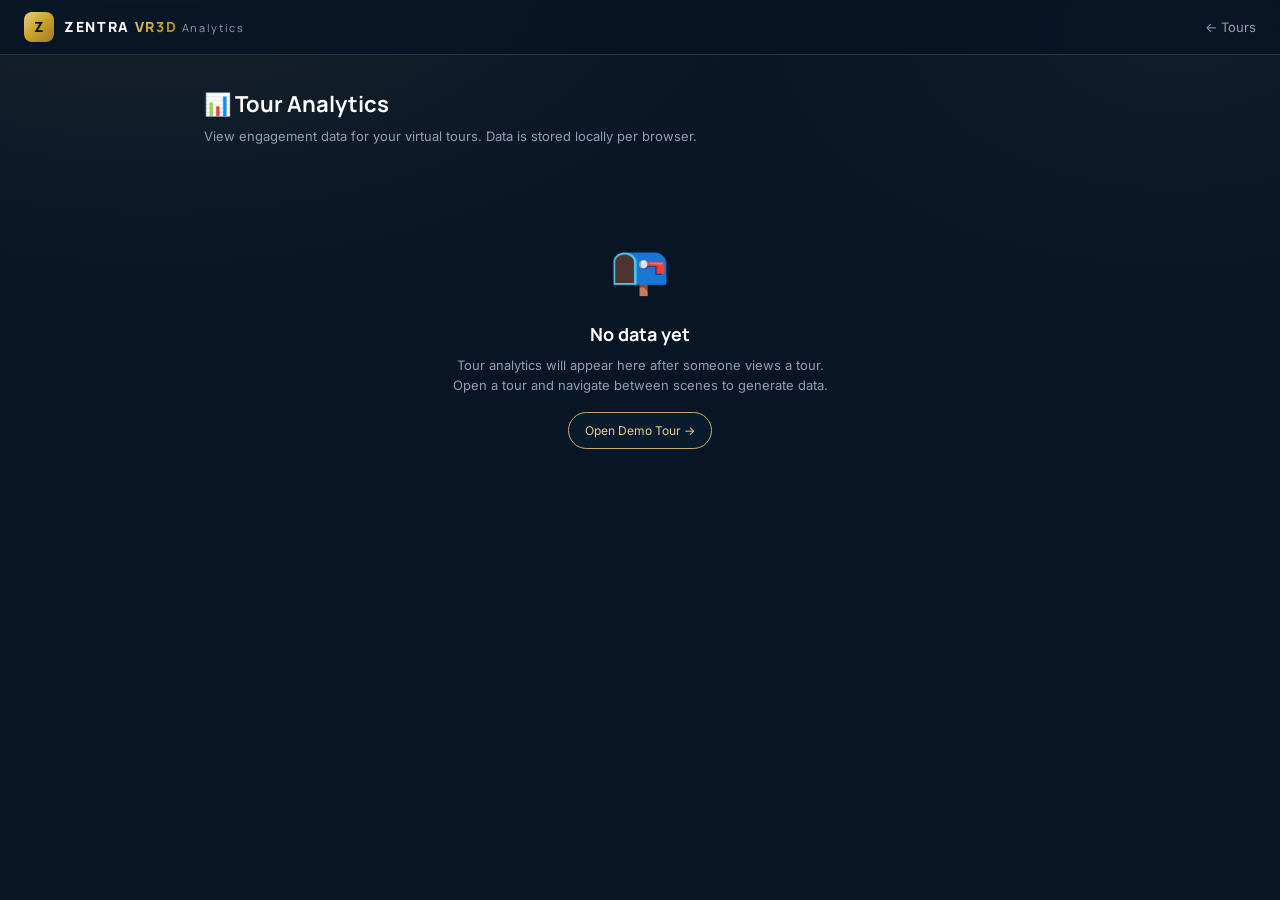
==== analytics.html @ ff54bcd2 "feat: tour analytics tracker + dashboard - Client-side tracker (localStorage) for views, scenes, tra" ====
<!DOCTYPE html>
<html lang="en">
<head>
<meta charset="utf-8">
<meta name="viewport" content="width=device-width, initial-scale=1">
<title>Analytics — Zentra VR3D</title>
<meta name="robots" content="noindex, nofollow">
<link rel="preconnect" href="https://fonts.googleapis.com">
<link rel="preconnect" href="https://fonts.gstatic.com" crossorigin>
<link href="https://fonts.googleapis.com/css2?family=Inter:wght@400;500;600;700;800&family=Manrope:wght@500;600;700;800&display=swap" rel="stylesheet">
<style>
:root{--navy:#071525;--navy-light:#0d1f33;--navy-panel:#11233b;--gold:#C8A96A;--gold-light:#E8CE86;--grad-gold:linear-gradient(135deg,#e8ce86,#c9a227,#9a7a2e);--body:#C7D1DC;--muted:#8C9FB4;--green:#43B02A;--red:#E8776A;--amber:#F0AD4E;--font:'Inter',sans-serif;--font-display:'Manrope','Inter',sans-serif;--radius:12px;--hair:rgba(200,169,106,.2);--hair-solid:rgba(255,255,255,.07);--kaca:rgba(13,31,51,.7)}
*{box-sizing:border-box;margin:0;padding:0}
body{font-family:var(--font);background:radial-gradient(1100px 620px at 12% -8%,rgba(200,169,106,.10),transparent 60%),radial-gradient(900px 520px at 92% 4%,rgba(200,169,106,.05),transparent 55%),var(--navy);color:var(--body);min-height:100vh;line-height:1.6}
.topbar{position:sticky;top:0;z-index:10;backdrop-filter:blur(14px);-webkit-backdrop-filter:blur(14px);background:rgba(7,21,37,.85);border-bottom:1px solid var(--hair);padding:12px 24px;display:flex;align-items:center;gap:16px}
.brand{display:flex;align-items:center;gap:10px;text-decoration:none}
.mark{width:30px;height:30px;border-radius:8px;background:var(--grad-gold);display:flex;align-items:center;justify-content:center;font-family:var(--font-display);font-weight:800;font-size:14px;color:var(--navy)}
.brand-text{font-family:var(--font-display);font-weight:800;font-size:14px;letter-spacing:.12em;color:#fff}
.brand-text em{font-style:normal;background:var(--grad-gold);-webkit-background-clip:text;-webkit-text-fill-color:transparent}
.brand-sub{font-size:11px;color:var(--muted);font-weight:400;margin-left:4px}
.back-link{margin-left:auto;font-size:13px;color:var(--muted);text-decoration:none}
.back-link:hover{color:var(--gold-light)}
.container{max-width:920px;margin:0 auto;padding:32px 24px 80px}
.page-h{font-family:var(--font-display);font-size:22px;color:#fff;margin-bottom:4px}
.page-desc{font-size:13px;color:var(--muted);margin-bottom:24px}
.empty-state{padding:60px 20px;text-align:center}
.empty-state .icon{font-size:48px;margin-bottom:12px}
.empty-state h3{font-family:var(--font-display);font-size:18px;color:#fff;margin-bottom:6px}
.empty-state p{font-size:13px;color:var(--muted);max-width:400px;margin:0 auto 16px}
.kpi-grid{display:grid;grid-template-columns:repeat(4,1fr);gap:12px;margin-bottom:24px}
.kpi-card{background:var(--kaca);border:1px solid var(--hair-solid);border-radius:var(--radius);padding:16px;text-align:center}
.kpi-card .val{font-family:var(--font-display);font-size:28px;font-weight:800;background:var(--grad-gold);-webkit-background-clip:text;-webkit-text-fill-color:transparent;line-height:1.2}
.kpi-card .lbl{font-size:11px;text-transform:uppercase;letter-spacing:.5px;color:var(--muted);margin-top:4px}
.section-title{font-family:var(--font-display);font-size:15px;color:#fff;margin-bottom:12px;margin-top:24px}
.scene-bar{display:flex;gap:12px;margin-bottom:8px;align-items:center}
.scene-bar .name{width:130px;font-size:12.5px;color:#fff;white-space:nowrap;overflow:hidden;text-overflow:ellipsis;flex-shrink:0}
.scene-bar .track{flex:1;height:24px;background:rgba(0,0,0,.25);border-radius:100px;overflow:hidden;position:relative}
.scene-bar .fill{height:100%;background:var(--grad-gold);border-radius:100px;transition:width .8s ease}
.scene-bar .stat{width:80px;text-align:right;font-size:11.5px;color:var(--muted);flex-shrink:0}
.card{background:var(--kaca);border:1px solid var(--hair-solid);border-radius:var(--radius);padding:16px;margin-bottom:12px}
.card-row{display:flex;justify-content:space-between;padding:6px 0;font-size:13px;border-bottom:1px solid var(--hair-solid)}
.card-row:last-child{border:none}
.card-row .cl{color:var(--muted)}
.card-row .cv{color:#fff;font-weight:500}
.badge{padding:2px 8px;border-radius:100px;font-size:10px;font-weight:700;background:rgba(200,169,106,.12);color:var(--gold-light);display:inline-block}
.tour-select{display:flex;gap:8px;margin-bottom:20px;flex-wrap:wrap}
.tour-btn{padding:8px 16px;border-radius:100px;border:1px solid var(--hair-solid);background:var(--kaca);color:var(--body);font-size:12px;cursor:pointer;transition:all .2s}
.tour-btn:hover{border-color:var(--gold);color:#fff}
.tour-btn.active{background:var(--grad-gold);color:var(--navy);font-weight:700;border-color:transparent}
.tour-btn .badge{margin-left:6px;background:rgba(0,0,0,.2);color:var(--muted);font-size:9px}
.actions{display:flex;gap:8px;margin-top:16px}
.btn-sm{padding:8px 14px;border-radius:100px;border:1px solid var(--hair-solid);background:transparent;color:var(--muted);font-size:11.5px;cursor:pointer;transition:all .2s}
.btn-sm:hover{color:var(--red);border-color:var(--red)}
.transition-list{max-height:240px;overflow-y:auto;font-size:12px}
.transition-list .tl-item{padding:4px 0;color:var(--muted);border-bottom:1px solid var(--hair-solid)}
.transition-list .tl-item span{color:var(--gold-light)}
@media(max-width:640px){.kpi-grid{grid-template-columns:repeat(2,1fr)}.scene-bar .name{width:80px}.scene-bar .stat{width:60px}.container{padding:20px 12px 60px}}
</style>
</head>
<body>

<div class="topbar">
  <a href="/" class="brand">
    <div class="mark">Z</div>
    <div class="brand-text">ZENTRA <em>VR3D</em><span class="brand-sub">Analytics</span></div>
  </a>
  <a href="tours.html" class="back-link">← Tours</a>
</div>

<div class="container">
  <h1 class="page-h">📊 Tour Analytics</h1>
  <p class="page-desc">View engagement data for your virtual tours. Data is stored locally per browser.</p>

  <div id="content"></div>
</div>

<script src="/assets/zvr3d-tracker.js"></script>
<script>
(function() {
  const content = document.getElementById('content');

  function render() {
    const data = window.ZVR3D_TRACKER ? window.ZVR3D_TRACKER.getData() : {};
    const tourIds = Object.keys(data);

    if (tourIds.length === 0) {
      content.innerHTML = '<div class="empty-state"><div class="icon">📭</div><h3>No data yet</h3><p>Tour analytics will appear here after someone views a tour. Open a tour and navigate between scenes to generate data.</p><div class="actions" style="justify-content:center"><a href="tour.html?id=demo-001" class="tour-btn" style="text-decoration:none;color:var(--gold-light);border-color:var(--gold)">Open Demo Tour →</a></div></div>';
      return;
    }

    // Tour selector
    let html = '<div class="tour-select">';
    tourIds.forEach(id => {
      const t = data[id];
      html += `<button class="tour-btn${id === selected ? ' active' : ''}" onclick="selectTour('${id}')">${id}<span class="badge">${t.views || 0}</span></button>`;
    });
    html += '</div>';

    // Selected tour data
    const t = data[selected];
    if (!t) return;

    const totalTime = t.totalTime || 0;
    const avgTime = t.views > 0 ? Math.round(totalTime / t.views / 1000) : 0;
    const uniqueCount = t.uniqueSessions ? t.uniqueSessions.length : 0;
    const sceneNames = Object.keys(t.scenes || {});
    const topScene = sceneNames.length > 0 ? sceneNames.reduce((a,b) => (t.scenes[a].views > t.scenes[b].views ? a : b)) : '—';

    // KPIs
    html += '<div class="kpi-grid">';
    html += `<div class="kpi-card"><div class="val">${t.views || 0}</div><div class="lbl">Total Views</div></div>`;
    html += `<div class="kpi-card"><div class="val">${uniqueCount}</div><div class="lbl">Unique Sessions</div></div>`;
    html += `<div class="kpi-card"><div class="val">${formatTime(totalTime)}</div><div class="lbl">Total Time</div></div>`;
    html += `<div class="kpi-card"><div class="val">${avgTime}s</div><div class="lbl">Avg. View Time</div></div>`;
    html += '</div>';

    // Scenes breakdown
    if (sceneNames.length > 0) {
      html += '<div class="section-title">Scene Performance</div>';
      const maxViews = Math.max(...sceneNames.map(s => t.scenes[s].views || 0));
      sceneNames.forEach(s => {
        const sc = t.scenes[s];
        const pct = maxViews > 0 ? (sc.views / maxViews) * 100 : 0;
        const timeS = Math.round((sc.totalTimeMs || 0) / 1000);
        html += `<div class="scene-bar"><span class="name">${sc.title || s}</span><div class="track"><div class="fill" style="width:${pct}%"></div></div><span class="stat">${sc.views} views · ${timeS}s</span></div>`;
      });
    }

    // Recent transitions
    const trans = t.transitions || [];
    if (trans.length > 0) {
      html += '<div class="section-title">Recent Navigation</div>';
      html += '<div class="card"><div class="transition-list">';
      const recent = trans.slice(-10).reverse();
      recent.forEach(tr => {
        const d = new Date(tr.time);
        const timeStr = d.toLocaleTimeString([], {hour:'2-digit', minute:'2-digit'});
        html += `<div class="tl-item">${timeStr} · <span>${tr.from || 'entry'}</span> → <span>${tr.to}</span></div>`;
      });
      html += '</div></div>';
    }

    // Details
    html += '<div class="section-title">Details</div>';
    html += '<div class="card">';
    html += `<div class="card-row"><span class="cl">Tour ID</span><span class="cv">${selected}</span></div>`;
    html += `<div class="card-row"><span class="cl">First Visit</span><span class="cv">${t.created ? new Date(t.created).toLocaleDateString() : '—'}</span></div>`;
    html += `<div class="card-row"><span class="cl">Last Visit</span><span class="cv">${t.lastVisit ? new Date(t.lastVisit).toLocaleString() : '—'}</span></div>`;
    html += `<div class="card-row"><span class="cl">Scenes</span><span class="cv">${sceneNames.length}</span></div>`;
    html += `<div class="card-row"><span class="cl">Top Scene</span><span class="cv">${topScene}</span></div>`;
    html += '</div>';

    // Actions
    html += '<div class="actions">';
    html += `<button class="btn-sm" onclick="window.ZVR3D_TRACKER && window.ZVR3D_TRACKER.clear('${selected}') && render()">🗑 Clear This Tour</button>`;
    html += `<button class="btn-sm" onclick="window.ZVR3D_TRACKER && window.ZVR3D_TRACKER.clear() && render()">🗑 Clear All Data</button>`;
    html += '</div>';

    content.innerHTML = html;
  }

  let selected = null;

  window.selectTour = function(id) {
    selected = id;
    render();
  };

  function formatTime(ms) {
    if (ms < 60000) return Math.round(ms / 1000) + 's';
    const min = Math.floor(ms / 60000);
    const sec = Math.round((ms % 60000) / 1000);
    return min + 'm ' + sec + 's';
  }

  // Auto-select first tour
  const data = window.ZVR3D_TRACKER ? window.ZVR3D_TRACKER.getData() : {};
  const keys = Object.keys(data);
  if (keys.length > 0) selected = keys[0];

  render();
})();
</script>
</body>
</html>
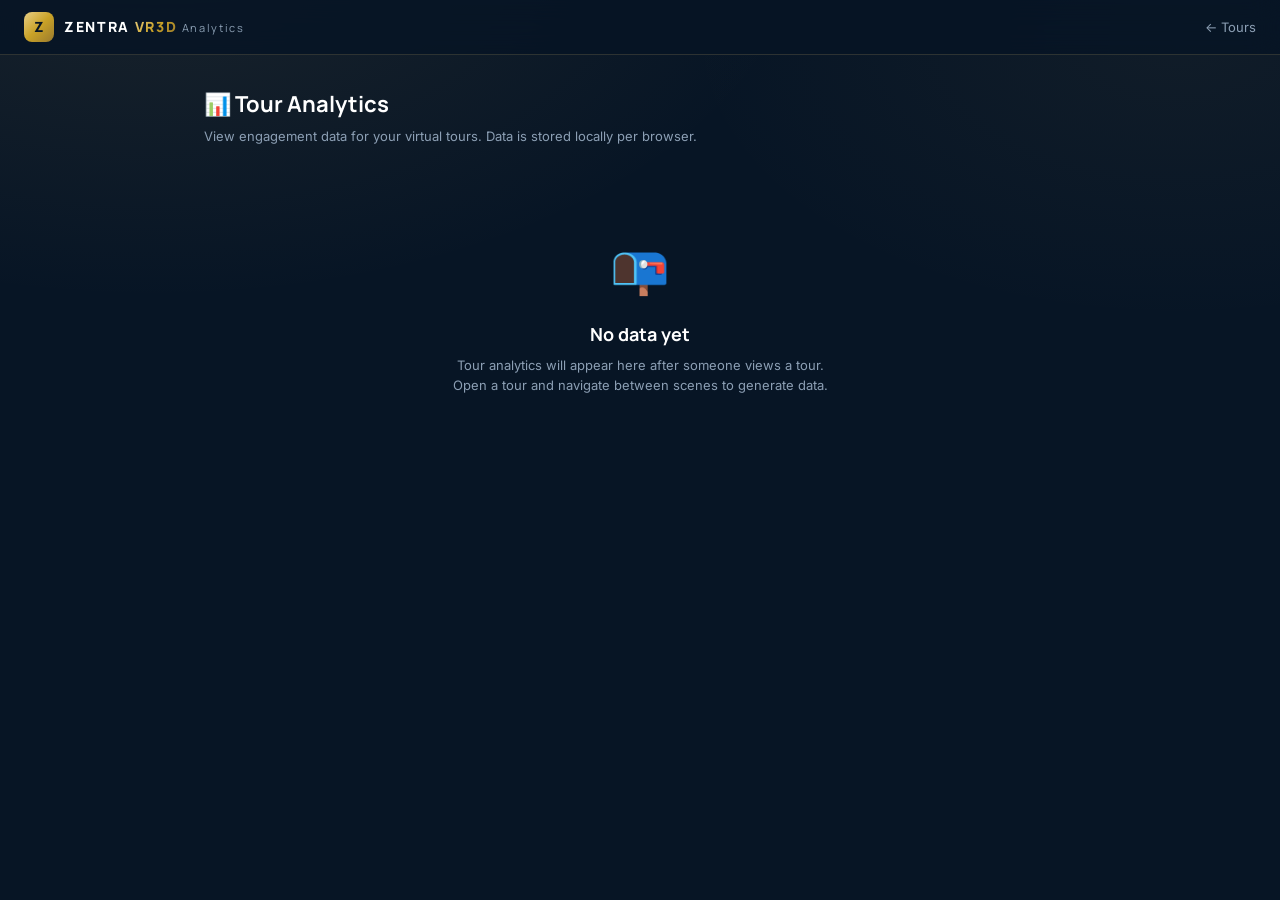
==== commit 18699a5f: "Remove demo tour; defaults now point to real tours" ====
--- a/analytics.html
+++ b/analytics.html
@@ -84,7 +84,7 @@
     const tourIds = Object.keys(data);
 
     if (tourIds.length === 0) {
-      content.innerHTML = '<div class="empty-state"><div class="icon">📭</div><h3>No data yet</h3><p>Tour analytics will appear here after someone views a tour. Open a tour and navigate between scenes to generate data.</p><div class="actions" style="justify-content:center"><a href="tour.html?id=demo-001" class="tour-btn" style="text-decoration:none;color:var(--gold-light);border-color:var(--gold)">Open Demo Tour →</a></div></div>';
+      content.innerHTML = '<div class="empty-state"><div class="icon">📭</div><h3>No data yet</h3><p>Tour analytics will appear here after someone views a tour. Open a tour and navigate between scenes to generate data.</p></div>';
       return;
     }
 
